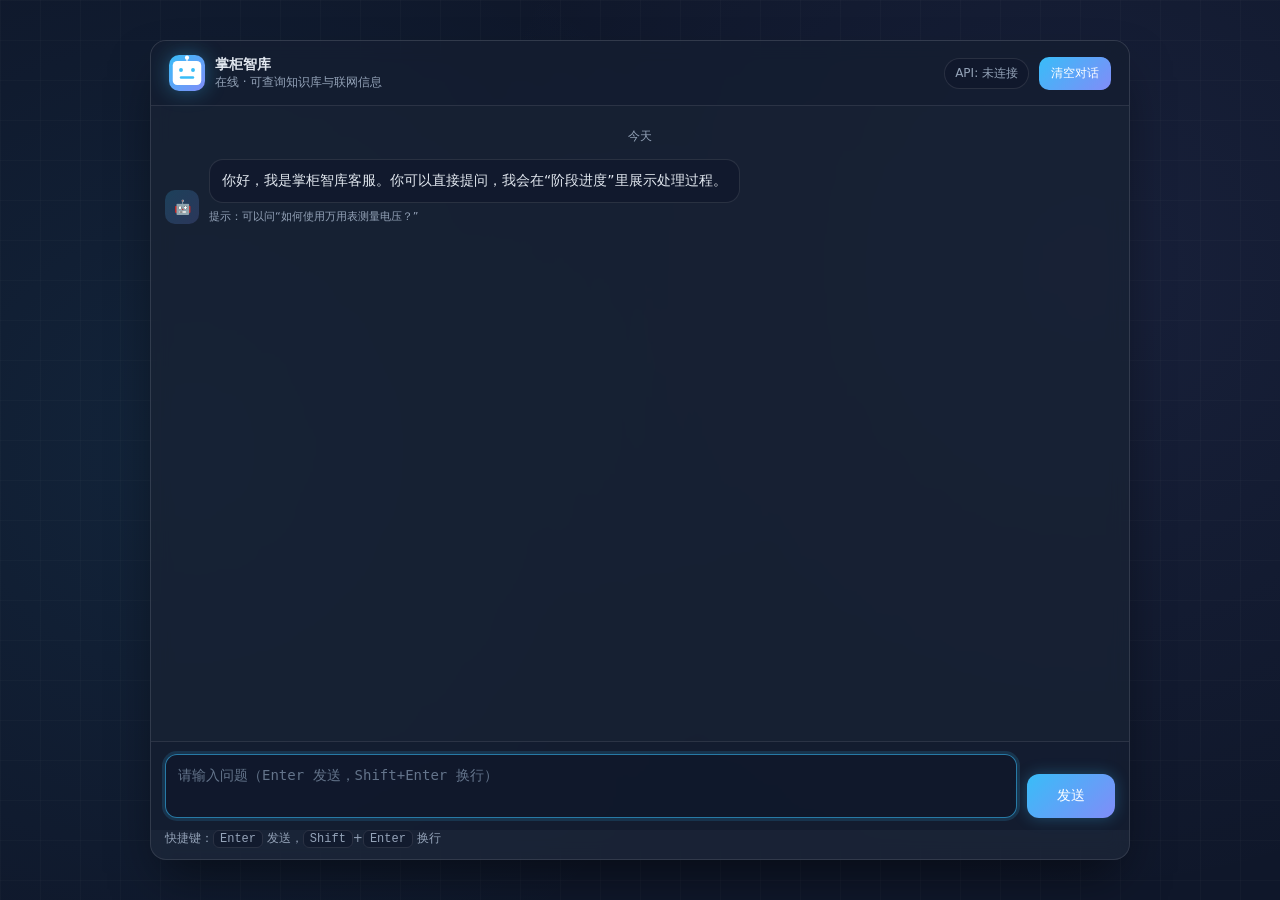
==== knowledge_base/web/page/chat.html @ da2eb9e3 "Initial commit: add enterprise RAG knowledge base" ====
<!DOCTYPE html>
<html lang="zh-CN">
<head>
    <meta charset="UTF-8"/>
    <meta name="viewport" content="width=device-width,initial-scale=1.0"/>
    <title>掌柜智库</title>
    <style>
        :root {
            --bg: #0f172a;
            --panel: rgba(30, 41, 59, 0.7);
            --text: #e2e8f0;
            --muted: #94a3b8;
            --brand: #38bdf8;
            --brand2: #818cf8;
            --bubble-user: linear-gradient(135deg, #38bdf8, #818cf8);
            --bubble-bot: rgba(15, 23, 42, 0.6);
            --border: rgba(255, 255, 255, 0.1);
            --shadow: 0 25px 50px -12px rgba(0, 0, 0, 0.5);
        }

        * {
            box-sizing: border-box
        }

        body {
            margin: 0;
            font-family: "Segoe UI", "Microsoft YaHei", system-ui, -apple-system, Arial, sans-serif;
            background-color: #0f172a;
            background-image: radial-gradient(circle at 15% 50%, rgba(56, 189, 248, 0.08) 0%, transparent 50%),
            radial-gradient(circle at 85% 30%, rgba(129, 140, 248, 0.08) 0%, transparent 50%),
            linear-gradient(to right, rgba(255, 255, 255, 0.02) 1px, transparent 1px),
            linear-gradient(to bottom, rgba(255, 255, 255, 0.02) 1px, transparent 1px);
            background-size: 100% 100%, 100% 100%, 40px 40px, 40px 40px;
            color: var(--text);
            height: 100vh;
            display: flex;
            justify-content: center;
            align-items: center;
            padding: 18px;
        }

        .app {
            width: 100%;
            max-width: 980px;
            height: min(820px, 92vh);
            background: var(--panel);
            backdrop-filter: blur(10px);
            -webkit-backdrop-filter: blur(10px);
            border: 1px solid var(--border);
            border-radius: 16px;
            box-shadow: var(--shadow);
            overflow: hidden;
            display: flex;
            flex-direction: column;
        }

        .topbar {
            display: flex;
            align-items: center;
            gap: 12px;
            padding: 14px 18px;
            border-bottom: 1px solid var(--border);
            background: rgba(15, 23, 42, 0.5);
        }

        .brand {
            display: flex;
            align-items: center;
            gap: 10px;
            min-width: 240px;
        }

        .logo {
            width: 36px;
            height: 36px;
            border-radius: 10px;
            background: linear-gradient(135deg, var(--brand), var(--brand2));
            box-shadow: 0 0 20px rgba(56, 189, 248, 0.4);
        }

        .title {
            display: flex;
            flex-direction: column;
            line-height: 1.1;
        }

        .title strong {
            font-size: 14px
        }

        .title span {
            font-size: 12px;
            color: var(--muted);
            margin-top: 3px
        }

        .top-actions {
            margin-left: auto;
            display: flex;
            gap: 10px;
            align-items: center;
        }

        .pill {
            font-size: 12px;
            color: var(--muted);
            border: 1px solid var(--border);
            padding: 6px 10px;
            border-radius: 999px;
            background: rgba(15, 23, 42, 0.6);
        }

        .btn {
            border: none;
            background: linear-gradient(135deg, var(--brand), var(--brand2));
            color: #fff;
            padding: 8px 12px;
            border-radius: 10px;
            font-size: 12px;
            cursor: pointer;
        }

        .btn:disabled {
            opacity: .6;
            cursor: not-allowed
        }

        .chat {
            flex: 1;
            overflow: auto;
            padding: 16px 14px 10px;
            background: rgba(15, 23, 42, 0.3);
        }

        .dayline {
            text-align: center;
            color: var(--muted);
            font-size: 12px;
            margin: 6px 0 14px;
        }

        .msg {
            display: flex;
            gap: 10px;
            margin: 10px 0;
            align-items: flex-end;
        }

        .msg.user {
            justify-content: flex-end
        }

        /* 关键：只让“消息内容容器”(排除头像)在 flex 中可伸缩，避免被压到“1 个字宽”导致竖排换行 */
        .msg > div:not(.avatar) {
            flex: 1;
            min-width: 0;
        }

        .msg.user > div:not(.avatar) {
            display: flex;
            flex-direction: column;
            align-items: flex-end;
        }

        .avatar {
            width: 34px;
            height: 34px;
            border-radius: 10px;
            background: rgba(56, 189, 248, 0.15);
            display: flex;
            align-items: center;
            justify-content: center;
            font-size: 14px;
            color: #94a3b8;
            flex: 0 0 auto;
        }

        .avatar.bot {
            background: linear-gradient(135deg, rgba(56, 189, 248, 0.2), rgba(129, 140, 248, 0.2))
        }

        .bubble {
            max-width: min(720px, 76%);
            display: inline-block;
            border-radius: 14px;
            padding: 10px 12px;
            border: 1px solid var(--border);
            background: var(--bubble-bot);
            position: relative;
            line-height: 1.55;
            font-size: 14px;
            white-space: pre-wrap;
            overflow-wrap: break-word;
            color: #e2e8f0;
        }

        .msg.user .bubble {
            background: var(--bubble-user);
            color: #fff;
            border-color: transparent;
        }

        .meta {
            font-size: 11px;
            color: var(--muted);
            margin-top: 6px;
        }

        .msg.user .meta {
            color: rgba(255, 255, 255, .85)
        }

        details.progress {
            margin-top: 8px;
            border: 1px dashed rgba(56, 189, 248, 0.3);
            border-radius: 12px;
            padding: 8px 10px;
            background: rgba(15, 23, 42, 0.4);
        }

        details.progress summary {
            cursor: pointer;
            user-select: none;
            color: var(--muted);
            font-size: 12px;
        }

        .progress ul {
            margin: 8px 0 0 18px;
            padding: 0
        }

        .progress li {
            margin: 4px 0;
            font-size: 12px;
            color: #94a3b8
        }

        .answer-images {
            margin-top: 10px;
            display: flex;
            flex-direction: column;
            gap: 10px;
        }

        .answer-images img {
            display: block;
            max-width: min(100%, 600px);
            max-height: 600px;
            width: auto;
            height: auto;
            border-radius: 12px;
            border: 1px solid var(--border);
            box-shadow: 0 10px 24px rgba(0, 0, 0, 0.3);
            background: rgba(15, 23, 42, 0.6);
        }

        .answer-images a {
            font-size: 12px;
            color: var(--muted);
            text-decoration: none;
            word-break: break-all;
        }

        .typing {
            display: inline-flex;
            gap: 6px;
            align-items: center;
        }

        .dot {
            width: 7px;
            height: 7px;
            border-radius: 50%;
            background: #38bdf8;
            animation: bounce 1.2s infinite ease-in-out;
        }

        .dot:nth-child(2) {
            animation-delay: .15s
        }

        .dot:nth-child(3) {
            animation-delay: .3s
        }

        @keyframes bounce {
            0%, 80%, 100% {
                transform: translateY(0);
                opacity: .6
            }
            40% {
                transform: translateY(-5px);
                opacity: 1
            }
        }

        .composer {
            border-top: 1px solid var(--border);
            padding: 12px 14px;
            display: flex;
            gap: 10px;
            align-items: flex-end;
            background: rgba(15, 23, 42, 0.5);
        }

        textarea {
            flex: 1;
            resize: none;
            min-height: 44px;
            max-height: 140px;
            padding: 10px 12px;
            border-radius: 12px;
            border: 1px solid var(--border);
            outline: none;
            font-size: 14px;
            line-height: 1.5;
            background: rgba(15, 23, 42, 0.6);
            color: #e2e8f0;
        }

        textarea:focus {
            border-color: rgba(56, 189, 248, 0.6);
            box-shadow: 0 0 0 3px rgba(56, 189, 248, 0.15)
        }

        textarea::placeholder {
            color: #64748b
        }

        .send {
            width: 88px;
            height: 44px;
            border: none;
            border-radius: 12px;
            cursor: pointer;
            font-size: 14px;
            color: #fff;
            background: linear-gradient(135deg, var(--brand), var(--brand2));
            box-shadow: 0 0 15px rgba(56, 189, 248, 0.3);
        }

        .send:disabled {
            opacity: .6;
            cursor: not-allowed
        }

        .hint {
            padding: 0 14px 12px;
            color: var(--muted);
            font-size: 12px;
            background: transparent;
        }

        .kbd {
            font-family: ui-monospace, SFMono-Regular, Menlo, Monaco, Consolas, "Liberation Mono", monospace;
            border: 1px solid var(--border);
            padding: 1px 6px;
            border-radius: 6px;
            background: rgba(15, 23, 42, 0.6);
            color: #94a3b8;
        }
    </style>
</head>
<body>
<div class="app">
    <div class="topbar">
        <div class="brand">
            <div class="logo">
                <svg width="100%" height="100%" viewBox="0 0 24 24" fill="none" xmlns="http://www.w3.org/2000/svg">
                    <rect x="2.5" y="4" width="19" height="16" rx="3" fill="white"/>
                    <circle cx="12" cy="1.8" r="1.4" fill="white"/>
                    <rect x="11.6" y="1.8" width="0.8" height="2.2" fill="white"/>
                    <circle cx="8" cy="10" r="1.3" fill="#38bdf8"/>
                    <circle cx="16" cy="10" r="1.3" fill="#38bdf8"/>
                    <rect x="7.2" y="14.2" width="9.6" height="1.6" rx="0.8" fill="#38bdf8"/>
                </svg>
            </div>
            <div class="title">
                <strong>掌柜智库</strong>
                <span id="subTitle">在线 · 可查询知识库与联网信息</span>
            </div>
        </div>
        <div class="top-actions">
            <span class="pill" id="apiPill">API: 未连接</span>
            <button class="btn" id="btnClear">清空对话</button>
        </div>
    </div>

    <div class="chat" id="chat">
        <div class="dayline">今天</div>
        <div class="msg bot">
            <div class="avatar bot">🤖</div>
            <div>
                <div class="bubble">你好，我是掌柜智库客服。你可以直接提问，我会在“阶段进度”里展示处理过程。</div>
                <div class="meta">提示：可以问“如何使用万用表测量电压？”</div>
            </div>
        </div>
    </div>

    <div class="composer">
        <textarea id="input" placeholder="请输入问题（Enter 发送，Shift+Enter 换行）"></textarea>
        <button class="send" id="send">发送</button>
    </div>
    <div class="hint">快捷键：<span class="kbd">Enter</span> 发送，<span class="kbd">Shift</span>+<span
            class="kbd">Enter</span> 换行
    </div>
</div>

<script>

    // 默认同源；如你把页面单独打开（file://），可改成 http://127.0.0.1:8001
    // const API_BASE = `${location.protocol}//${location.host}`.includes('http') ? `${location.protocol}//${location.host}` : 'http://127.0.0.1:8001';
    const API_BASE = 'http://127.0.0.1:8002'
    const chatEl = document.getElementById('chat');
    const inputEl = document.getElementById('input');
    const sendBtn = document.getElementById('send');
    const btnClear = document.getElementById('btnClear');
    const apiPill = document.getElementById('apiPill');

    // 创建会话: 从localStorage获取sessionId
    // debugger
    let sessionId = localStorage.getItem('kb_session_id');
    // 不存在则创建
    if (!sessionId) {
        sessionId = 'sess-' + Math.random().toString(36).slice(2) + Date.now().toString(36);
        //存入localStorage
        localStorage.setItem('kb_session_id', sessionId);
    }

    function scrollToBottom() {
        chatEl.scrollTop = chatEl.scrollHeight;
    }

    function nowTime() {
        const d = new Date();
        return d.toLocaleTimeString('zh-CN', {hour: '2-digit', minute: '2-digit'});
    }

    function formatTime(ts) {
        if (!ts) return nowTime();
        const d = new Date(Number(ts) * 1000);
        if (Number.isNaN(d.getTime())) return nowTime();
        return d.toLocaleTimeString('zh-CN', {hour: '2-digit', minute: '2-digit'});
    }

    function escapeHtml(str) {
        return String(str)
            .replaceAll('&', '&amp;')
            .replaceAll('<', '&lt;')
            .replaceAll('>', '&gt;')
            .replaceAll('"', '&quot;')
            .replaceAll("'", "&#039;");
    }

    function isImageUrl(url) {
        // 增加宽松度，有些 url 可能后面跟了奇怪的参数
        // 只要包含 .jpg .png 等扩展名，且后面是 ? # 或 结束，或者被某些标点截断前
        // 简单判断：路径部分以图片后缀结尾
        try {
            const u = new URL(url);
            return /\.(png|jpe?g|gif|webp|bmp|svg)$/i.test(u.pathname);
        } catch (e) {
            // 如果 new URL 失败（比如相对路径或非法字符），退回正则匹配
            return /\.(png|jpe?g|gif|webp|bmp|svg)(\?|#|$)/i.test(url || '');
        }
    }

    function normalizeUrl(rawUrl) {
        const s = String(rawUrl || '').trim();
        if (!s) return '';
        // 尽量保留原始 URL，但把空格编码，避免 img src 失败
        return s.replace(/\s/g, '%20');
    }

    function dedupeKeepOrder(arr) {
        const seen = new Set();
        const out = [];
        for (const x of (Array.isArray(arr) ? arr : [])) {
            const v = String(x || '');
            if (!v) continue;
            if (seen.has(v)) continue;
            seen.add(v);
            out.push(v);
        }
        return out;
    }

    function extractUrlsLoose(text) {
        const s = String(text || '');
        // 简单正则提取：匹配 http/https 开头，直到遇到空白字符
        // [^\s] 包含中文、特殊符号等，直到遇到换行或空格
        const regex = /(https?:\/\/[^\s]+)/g;
        const matches = s.match(regex) || [];
        const urls = [];

        // 去除首尾标点
        const trimTailPunct = (u) => String(u || '').replace(/[)\]}'">，。,;；\]】）＞]+$/g, '');
        const trimHeadPunct = (u) => String(u || '').replace(/^[<([{'"]+|^[＜（【\[]+/g, '');

        for (const m of matches) {
            let u = trimHeadPunct(trimTailPunct(m));
            // 简单清洗可能混入的结尾
            if (u) urls.push(u);
        }
        return dedupeKeepOrder(urls);
    }

    function findLastImageMarkerIndex(raw) {
        const s = String(raw || '');
        // 支持多种写法：【图片】、【 图片 】、[图片]、[ 图片 ]
        const re = /【\s*图片\s*】|\[\s*图片\s*\]/g;
        let m;
        let lastIdx = -1;
        let lastLen = 0;
        while ((m = re.exec(s)) !== null) {
            lastIdx = m.index;
            lastLen = m[0].length;
        }
        return {idx: lastIdx, len: lastLen};
    }

    function parseAnswerAndImages(text) {
        const raw = String(text || '');
        const {idx, len} = findLastImageMarkerIndex(raw);
        if (idx === -1) return {text: raw, images: []};

        const before = raw.slice(0, idx).trimEnd();
        const after = raw.slice(idx + len).trim();
        const urls = [];

        // 优先按“每行一个 URL”的方式解析，允许 URL 中包含空格
        const lines = after.split(/\r?\n/).map(l => l.trim()).filter(Boolean);
        for (const line of lines) {
            if (line.startsWith('http://') || line.startsWith('https://')) {
                urls.push(line);
            } else {
                // 兼容同一行包含多个 URL 的情况
                const matches = extractUrlsLoose(line);
                for (const u of matches) {
                    urls.push(u);
                }
            }
        }

        // 去重保序 + 过滤图片链接
        const seen = new Set();
        const images = [];
        for (const u of urls) {
            const normalized = normalizeUrl(u);
            if (!isImageUrl(normalized)) continue;
            if (seen.has(normalized)) continue;
            seen.add(normalized);
            images.push(normalized);
        }
        return {text: before, images};
    }

    function renderAnswerWithImages(containerEl, answerText, candidateImageUrls) {
        const {text, images: imagesFromBlock} = parseAnswerAndImages(answerText);
        const candidates = Array.isArray(candidateImageUrls)
            ? candidateImageUrls.map(normalizeUrl).filter(isImageUrl)
            : [];
        const hasBlockImages = imagesFromBlock && imagesFromBlock.length > 0;

        // 使用宽松提取
        const looseImages = extractUrlsLoose(answerText).map(normalizeUrl).filter(isImageUrl);

        // 只要后端给了候选图片，就展示（避免答案没写“如图”但用户仍需要看图）
        // 或者从文本里提取到了图片 URL
        const shouldShow = hasBlockImages || (candidates.length > 0) || (looseImages.length > 0);

        // 优先级：Block 显式标记 > 后端候选 > 文本宽松提取
        // 注意：这里做个并集可能更好，防止漏掉
        const allImages = new Set([
            ...(hasBlockImages ? imagesFromBlock : []),
            ...candidates,
            ...looseImages
        ]);
        const images = Array.from(allImages);

        containerEl.textContent = '';

        if ((text || '').trim().length > 0) {
            const textEl = document.createElement('div');
            textEl.className = 'answer-text';
            textEl.textContent = text;
            containerEl.appendChild(textEl);
        } else {
            const textEl = document.createElement('div');
            textEl.className = 'answer-text';
            textEl.textContent = '（已完成，但未返回答案）';
            containerEl.appendChild(textEl);
        }

        if (images && images.length > 0) {
            const imgWrap = document.createElement('div');
            imgWrap.className = 'answer-images';
            for (const url of images) {
                const safeUrl = normalizeUrl(url);
                const img = document.createElement('img');
                img.loading = 'lazy';
                img.src = safeUrl;
                img.alt = '参考图片';
                img.referrerPolicy = 'no-referrer';
                img.addEventListener('error', () => {
                    img.style.display = 'none';
                });
                imgWrap.appendChild(img);

                const link = document.createElement('a');
                link.href = safeUrl;
                link.target = '_blank';
                link.rel = 'noopener noreferrer';
                link.textContent = url;
                imgWrap.appendChild(link);
            }
            containerEl.appendChild(imgWrap);
        }
    }

    function addUserMsg(text) {
        const html = `
        <div class="msg user">
          <div>
            <div class="bubble">${escapeHtml(text)}</div>
            <div class="meta">${nowTime()}</div>
          </div>
          <div class="avatar">我</div>
        </div>
      `;
        chatEl.insertAdjacentHTML('beforeend', html);
        scrollToBottom();
    }

    function addUserMsgWithTime(text, ts) {
        const html = `
        <div class="msg user">
          <div>
            <div class="bubble">${escapeHtml(text)}</div>
            <div class="meta">${formatTime(ts)}</div>
          </div>
          <div class="avatar">我</div>
        </div>
      `;
        chatEl.insertAdjacentHTML('beforeend', html);
        scrollToBottom();
    }

    function addBotMsgWithTime(text, ts, imageUrls) {
        const id = 'bot-his-' + Math.random().toString(36).slice(2);
        const html = `
        <div class="msg bot" id="${id}">
          <div class="avatar bot">🤖</div>
          <div>
            <div class="bubble"><div class="answer"></div></div>
            <div class="meta">${formatTime(ts)}</div>
          </div>
        </div>
      `;
        chatEl.insertAdjacentHTML('beforeend', html);
        const el = document.getElementById(id);
        if (el) {
            const answerEl = el.querySelector('.answer');
            renderAnswerWithImages(answerEl, text || '', imageUrls || []);
        }
        scrollToBottom();
    }

    function addBotMsgSkeleton() {
        const id = 'bot-' + Math.random().toString(36).slice(2);
        const html = `
        <div class="msg bot" id="${id}">
          <div class="avatar bot">🤖</div>
          <div style="min-width: 180px;">
            <div class="bubble">
              <span class="typing"><span class="dot"></span><span class="dot"></span><span class="dot"></span></span>
              <details class="progress" open>
                <summary>阶段进度（等待中）</summary>
                <ul></ul>
              </details>
            </div>
            <div class="meta">${nowTime()}</div>
          </div>
        </div>
      `;
        chatEl.insertAdjacentHTML('beforeend', html);
        scrollToBottom();
        return document.getElementById(id);
    }

    function renderProgress(botMsgEl, doneList, runningList, status) {
        const details = botMsgEl.querySelector('details.progress');
        const summary = details.querySelector('summary');
        const ul = details.querySelector('ul');
        const done = Array.isArray(doneList) ? doneList : [];
        const running = Array.isArray(runningList) ? runningList : [];
        const totalDone = done.length;
        const totalRun = running.length;

        const statusMap = {
            'processing': '处理中',
            'completed': '已完成',
            'failed': '失败',
            'pending': '等待中',
        };
        const displayStatus = statusMap[status] || status || 'unknown';

        summary.textContent = `阶段进度（已完成${totalDone}，进行中${totalRun}，状态：${displayStatus}）`;

        const lines = [
            ...done.map(x => `✅ ${x}`),
            ...running.map(x => `⏳ ${x}`)
        ];
        ul.innerHTML = '';
        if (lines.length === 0) {
            ul.insertAdjacentHTML('beforeend', '<li>暂无进度</li>');
        } else {
            for (const line of lines) {
                ul.insertAdjacentHTML('beforeend', `<li>${escapeHtml(line)}</li>`);
            }
        }
    }

    async function apiHealth(){
      try{
        const res = await fetch(`${API_BASE}/health`);
        if(!res.ok) throw new Error('health not ok');
        apiPill.textContent = `API: 已连接`;
      }catch(e){
        apiPill.textContent = `API: 未连接`;
      }
    }

    async function loadHistory() {
        try {
            const res = await fetch(`${API_BASE}/history/${sessionId}`);
            if (!res.ok) return;
            const data = await res.json();
            const items = Array.isArray(data.items) ? data.items : [];
            if (items.length === 0) return;
            // 保留首条欢迎消息，其余先清空再渲染历史
            const nodes = Array.from(chatEl.querySelectorAll('.msg'));
            for (let i = 1; i < nodes.length; i++) nodes[i].remove();
            for (const item of items) {
                if (item.role === 'user') {
                    addUserMsgWithTime(item.text || '', item.ts);
                } else {
                    addBotMsgWithTime(item.text || '', item.ts, item.image_urls || []);
                }
            }
            scrollToBottom();
        } catch (_) {
        }
    }

    async function submitQuery(text) {
        const res = await fetch(`${API_BASE}/query`, {
            method: 'POST',
            headers: {'Content-Type': 'application/json'},
            body: JSON.stringify({
                query: text,
                session_id: sessionId
            })
        });
        if (!res.ok) {
            const msg = await res.text();
            throw new Error(msg || '请求失败');
        }
        return await res.json();
    }

    async function onSend() {
        const text = (inputEl.value || '').trim();
        if (!text) return;
        inputEl.value = '';
        addUserMsg(text);
        const botMsgEl = addBotMsgSkeleton();
        sendBtn.disabled = true;

        try {
            const data = await submitQuery(text);

            // 渲染初始状态
            renderProgress(botMsgEl, [], [], 'pending');

            // 流式：SSE
            const {task_id} = data;

            const bubble = botMsgEl.querySelector('.bubble');
            let answerEl = bubble.querySelector('.answer');
            if (!answerEl) {
                answerEl = document.createElement('div');
                answerEl.className = 'answer';
                bubble.insertBefore(answerEl, bubble.firstChild);
            }

            const es = new EventSource(`${API_BASE}/stream/${task_id}`);
            let rawAnswerText = '';

            es.addEventListener('progress', (e) => {
                try {
                    const d = JSON.parse(e.data || '{}');
                    renderProgress(botMsgEl, d.done_list, d.running_list, d.status);
                    // 当进度状态已完成时，提前结束“...”等待态
                    if (d && d.status === 'completed') {
                        const typing = botMsgEl.querySelector('.typing');
                        if (typing) typing.remove();
                        // 防止后端未发送 final 导致按钮一直禁用
                        sendBtn.disabled = false;
                    }
                } catch (_) {
                }
            });

            es.addEventListener('delta', (e) => {
                try {
                    const d = JSON.parse(e.data || '{}');
                    const delta = d.delta || '';
                    if (delta) {
                        rawAnswerText += delta;
                        // 即使后端未发送 final，也尽可能在流式过程中渲染图片
                        renderAnswerWithImages(answerEl, rawAnswerText, []);
                        scrollToBottom();
                    }
                } catch (_) {
                }
            });

            es.addEventListener('final', (e) => {

                const typing = botMsgEl.querySelector('.typing');
                if (typing) typing.remove();

                // ★ 关键修复：强制把所有"进行中 ⏳"的节点标记为"已完成 ✅"
                // 原因：最后一条 progress 事件可能还没到就被 final 抢先了，
                // 导致"生成答案"等节点永远卡在 ⏳ 状态不变绿
                const details = botMsgEl.querySelector('details.progress');
                if (details) {
                    const ul = details.querySelector('ul');
                    if (ul) {
                        const lis = ul.querySelectorAll('li');
                        lis.forEach(li => {
                            if (li.textContent.includes('⏳')) {
                                li.textContent = li.textContent.replace('⏳', '✅');
                            }
                        });
                    }
                    // 更新 summary：全部完成
                    const summary = details.querySelector('summary');
                    if (summary) {
                        const totalDone = details.querySelectorAll('li').length;
                        summary.textContent = `阶段进度（已完成${totalDone}，进行中0，状态：已完成）`;
                    }
                    // 收起进度条
                    // details.removeAttribute('open');
                }

                try {
                    const d = JSON.parse(e.data || '{}');
                    // 优先使用 final 包里的完整 answer，否则回退到流式拼接的文本
                    const finalText = (d && typeof d.answer === 'string' && d.answer.trim().length > 0) ? d.answer : (rawAnswerText || answerEl.textContent || '');
                    renderAnswerWithImages(answerEl, finalText, d.image_urls || []);
                } catch (_) {
                }
                es.close();
                sendBtn.disabled = false;
            });

            es.addEventListener('error', (e) => {
                const typing = botMsgEl.querySelector('.typing');
                if (typing) typing.remove();
                // 收起进度条
                const progress = botMsgEl.querySelector('details.progress');
                if (progress) progress.removeAttribute('open');

                try {
                    const msg = e && e.data ? (JSON.parse(e.data).error || 'SSE 连接中断/失败') : 'SSE 连接中断/失败';
                    rawAnswerText += `\n\n（错误：${msg}）`;
                    renderAnswerWithImages(answerEl, rawAnswerText, []);
                } catch (_) {
                    rawAnswerText += `\n\n（错误：SSE 连接中断/失败）`;
                    renderAnswerWithImages(answerEl, rawAnswerText, []);
                }
                es.close();
                sendBtn.disabled = false;
            });
        } catch (e) {
            const bubble = botMsgEl.querySelector('.bubble');
            const progress = botMsgEl.querySelector('details.progress');
            const typing = botMsgEl.querySelector('.typing');
            if (typing) typing.remove();
            bubble.innerHTML = `请求失败：${escapeHtml(e.message || e)}\n\n` + progress.outerHTML;
            sendBtn.disabled = false;
        }
    }

    sendBtn.addEventListener('click', onSend);
    inputEl.addEventListener('keydown', (e) => {
        if (e.key === 'Enter' && !e.shiftKey) {
            e.preventDefault();
            onSend();
        }
    });
    btnClear.addEventListener('click', async () => {
        if (!confirm('确定要清空当前会话的历史记录吗？这将无法恢复。')) return;

        try {
            const res = await fetch(`${API_BASE}/history/${sessionId}`, {method: 'DELETE'});
            if (!res.ok) {
                console.error("Failed to clear history backend, status:", res.status);
                alert('服务端清空失败，仅清空本地显示');
            }
        } catch (e) {
            console.error("Failed to clear history backend", e);
            alert('服务端清空失败，仅清空本地显示');
        }

        // 清空除首条欢迎消息外的内容
        const nodes = Array.from(chatEl.querySelectorAll('.msg'));
        for (let i = 1; i < nodes.length; i++) nodes[i].remove();
        scrollToBottom();
    });

    apiHealth();
    loadHistory();
    setTimeout(() => inputEl.focus(), 200);
</script>
</body>
</html>
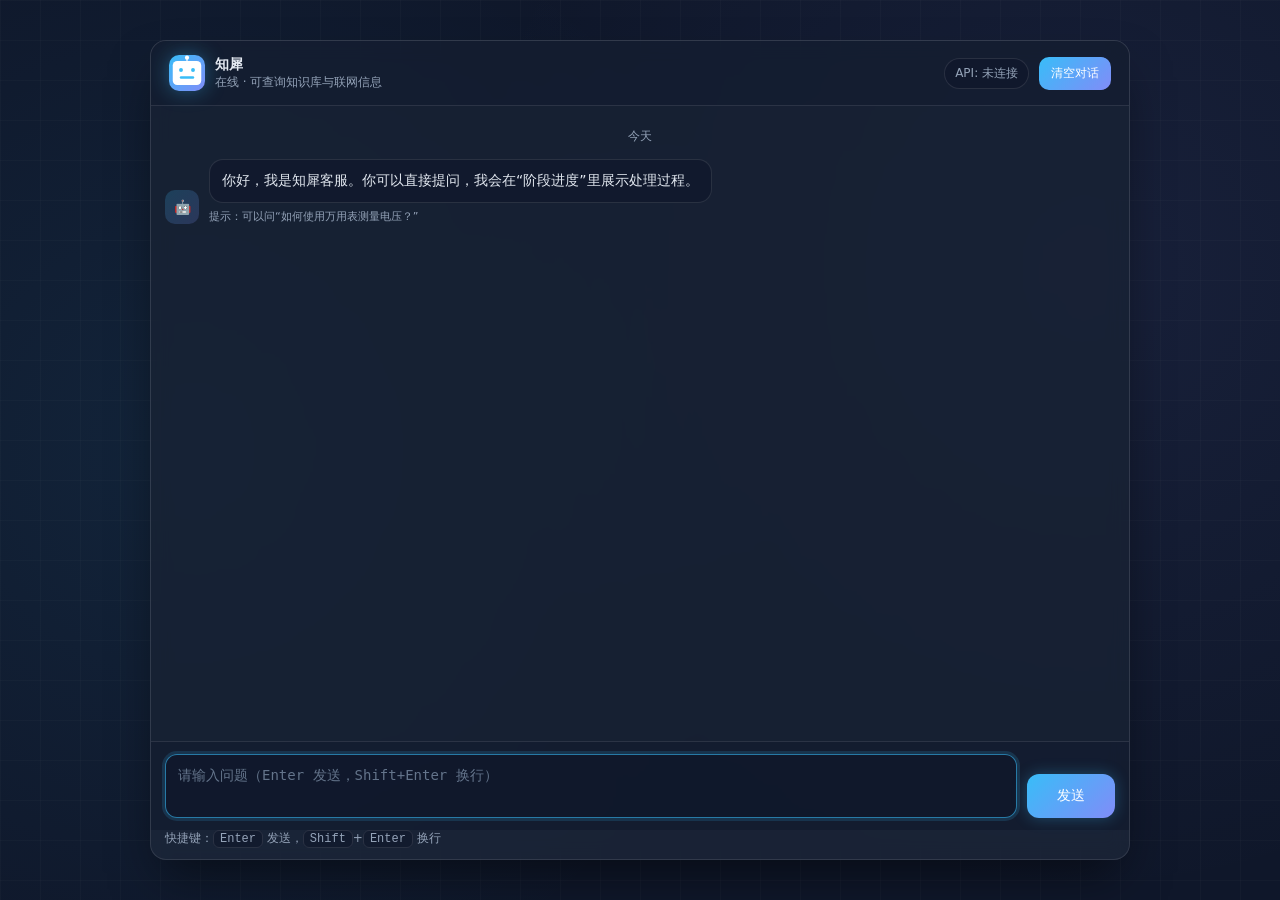
==== commit 7c483ad6: "refactor: 前端对话页面标题与自述从掌柜智库更名为知犀" ====
--- a/knowledge_base/web/page/chat.html
+++ b/knowledge_base/web/page/chat.html
@@ -3,7 +3,7 @@
 <head>
     <meta charset="UTF-8"/>
     <meta name="viewport" content="width=device-width,initial-scale=1.0"/>
-    <title>掌柜智库</title>
+    <title>知犀</title>
     <style>
         :root {
             --bg: #0f172a;
@@ -377,7 +377,7 @@
                 </svg>
             </div>
             <div class="title">
-                <strong>掌柜智库</strong>
+                <strong>知犀</strong>
                 <span id="subTitle">在线 · 可查询知识库与联网信息</span>
             </div>
         </div>
@@ -392,7 +392,7 @@
         <div class="msg bot">
             <div class="avatar bot">🤖</div>
             <div>
-                <div class="bubble">你好，我是掌柜智库客服。你可以直接提问，我会在“阶段进度”里展示处理过程。</div>
+                <div class="bubble">你好，我是知犀客服。你可以直接提问，我会在“阶段进度”里展示处理过程。</div>
                 <div class="meta">提示：可以问“如何使用万用表测量电压？”</div>
             </div>
         </div>
